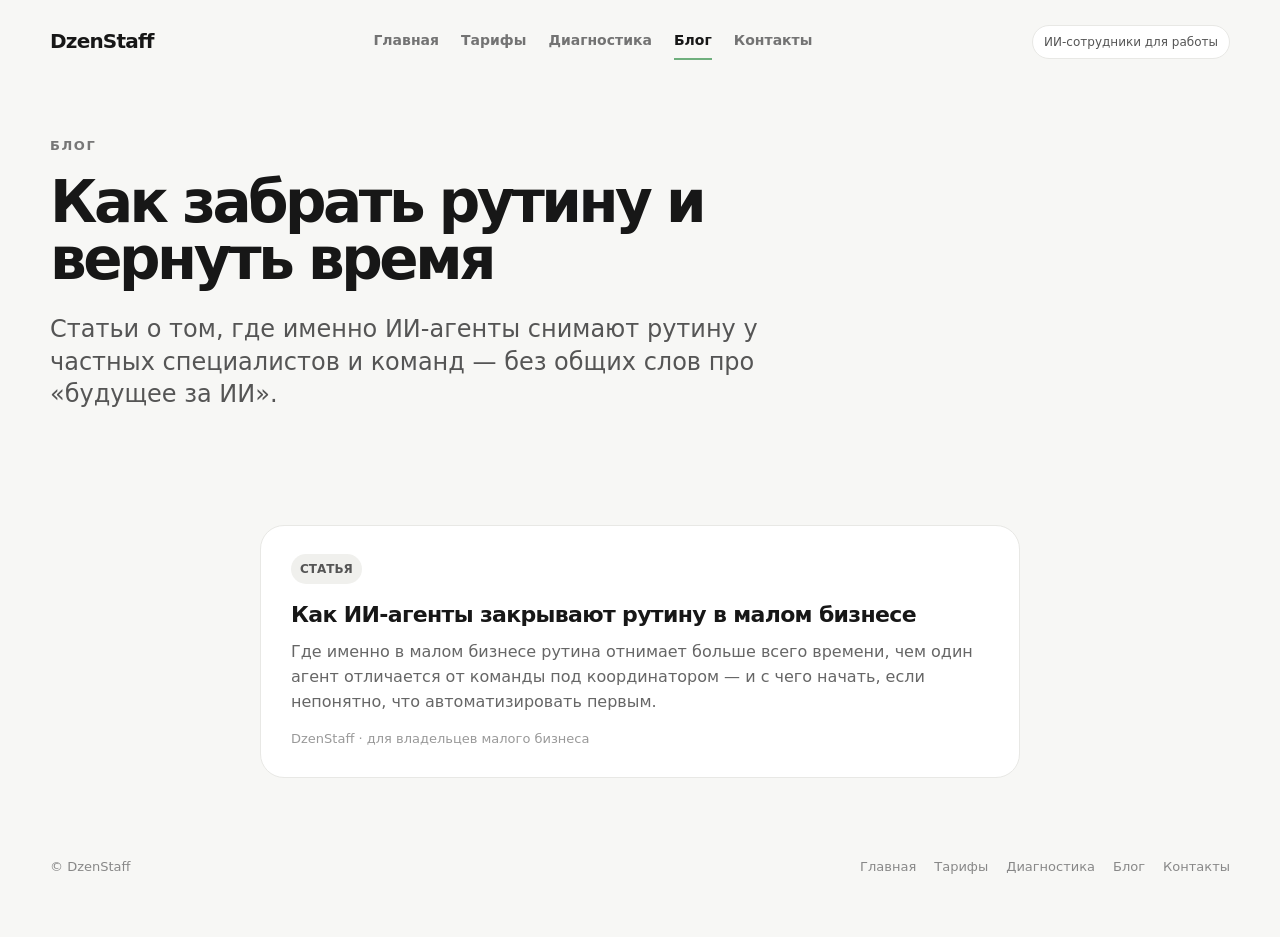
==== blog/index.html @ d2b12ae9 "Add files via upload" ====
<!doctype html>
<html lang="ru">
<head>
<meta charset="utf-8">
<meta name="viewport" content="width=device-width,initial-scale=1">
<title>Блог — DzenStaff</title>
<meta name="description" content="DzenStaff: статьи о том, как ИИ-агенты забирают рутину у частных специалистов и бизнеса.">
<link rel="icon" href="data:image/svg+xml,%3Csvg xmlns='http://www.w3.org/2000/svg' viewBox='0 0 32 32'%3E%3Crect width='32' height='32' rx='8' fill='%23111'/%3E%3Ctext x='16' y='22' font-family='Arial,sans-serif' font-size='15' font-weight='800' fill='%236FAF7D' text-anchor='middle'%3EDZ%3C/text%3E%3C/svg%3E">
<meta property="og:title" content="Блог — DzenStaff">
<meta property="og:description" content="Статьи о том, как ИИ-агенты забирают рутину у частных специалистов и бизнеса.">
<meta property="og:type" content="website">
<meta property="og:site_name" content="DzenStaff">
<meta property="og:image" content="https://aperevedencev-glitch.github.io/dzenstaff-site/assets/og-image.png">
<meta property="og:image:width" content="1200">
<meta property="og:image:height" content="630">
<meta name="twitter:card" content="summary_large_image">
<meta name="twitter:image" content="https://aperevedencev-glitch.github.io/dzenstaff-site/assets/og-image.png">
<link rel="stylesheet" href="../styles.css">
</head>
<body>
<div class="progress"><i id="scrollProgress"></i></div>

<header class="container nav">
  <a href="../index.html" class="logo">DzenStaff</a>
  <nav class="site-nav">
    <a href="../index.html">Главная</a>
    <a href="../pricing.html">Тарифы</a>
    <a href="../quiz.html">Диагностика</a>
    <a href="index.html" class="active">Блог</a>
    <a href="../contact.html">Контакты</a>
  </nav>
  <div class="nav-actions">
    <a href="../quiz.html" class="badge">ИИ-сотрудники для работы</a>
  </div>
</header>

<main>
<section class="container hero compact">
  <div class="eyebrow">Блог</div>
  <h1 style="font-size:clamp(34px,5.5vw,58px)">Как забрать рутину и вернуть время</h1>
  <p class="lead">Статьи о том, где именно ИИ-агенты снимают рутину у частных специалистов и команд — без общих слов про «будущее за ИИ».</p>
</section>

<section class="container section tight">
  <div class="blog-list">
    <a class="blog-card" href="kak-ii-agenty-zakryvayut-rutinu-v-malom-biznese.html">
      <span class="tag">СТАТЬЯ</span>
      <h3>Как ИИ-агенты закрывают рутину в малом бизнесе</h3>
      <p>Где именно в малом бизнесе рутина отнимает больше всего времени, чем один агент отличается от команды под координатором — и с чего начать, если непонятно, что автоматизировать первым.</p>
      <div class="blog-meta">DzenStaff · для владельцев малого бизнеса</div>
    </a>
  </div>
</section>
</main>

<footer class="site-footer">
  <div class="container">
    <span>© DzenStaff</span>
    <div class="foot-links">
      <a href="../index.html">Главная</a>
      <a href="../pricing.html">Тарифы</a>
      <a href="../quiz.html">Диагностика</a>
      <a href="index.html">Блог</a>
      <a href="../contact.html">Контакты</a>
    </div>
  </div>
</footer>

<script>
window.addEventListener('scroll',()=>{
 const h=document.documentElement.scrollHeight-innerHeight;
 document.getElementById('scrollProgress').style.width=(h>0?scrollY/h*100:0)+'%';
});
</script>
</body>
</html>
---- styles.css ----
:root{
  --bg:#f7f7f5;--card:#fff;--ink:#171717;--muted:#737373;--line:#e8e8e5;
  --accent:#111;--soft:#f1f1ee;--green:#6FAF7D;
  --shadow:0 18px 60px rgba(0,0,0,.07);--radius:24px
}
*{box-sizing:border-box}
html{scroll-behavior:smooth}
body{margin:0;background:var(--bg);color:var(--ink);font-family:Inter,ui-sans-serif,system-ui,-apple-system,BlinkMacSystemFont,"Segoe UI",sans-serif;line-height:1.55}
button,input{font:inherit}
button{cursor:pointer}
a{color:inherit}
.accent{color:var(--green)}
.container{width:min(1080px,calc(100% - 36px));margin:auto}

/* ---------- layout stability (side gutters, no overflow) ---------- */
html,body{width:100%;max-width:100%;overflow-x:hidden}
body{padding-left:24px;padding-right:24px}
*,*::before,*::after{box-sizing:border-box}
.container,main,.page,.wrap,.content,.shell{width:100%;max-width:1180px;margin-left:auto;margin-right:auto}
section,.card,.panel,.quiz,.quiz-card,.offer,.calculator,
.funnel-stage,.result,.result-card,.cta,form{min-width:0;max-width:100%}
img,svg,video,canvas{max-width:100%;height:auto}
input,select,textarea,button{max-width:100%;font:inherit}
input[type="text"],input[type="number"],input[type="email"],input[type="tel"],select,textarea{width:100%;min-width:0}
textarea{resize:vertical}
.grid,.cards,.quiz-grid,.roles-grid,.comparison-grid{width:100%;min-width:0}
.grid>*,.cards>*,.quiz-grid>*,.roles-grid>*,.comparison-grid>*{min-width:0}
.btn,button,a.btn{max-width:100%;white-space:normal;overflow-wrap:anywhere}
table{width:100%;max-width:100%;table-layout:fixed}
td,th{overflow-wrap:anywhere;word-break:normal}
/* .funnel-stage/.cta/.result-card/form above reset max-width to 100%, which
   cancels .container's own cap for elements combining both classes —
   .container must always win regardless of what else is on the element. */
.container{max-width:1180px!important}

@media (max-width:760px){
  body{padding-left:14px;padding-right:14px}
  .container,main,.page,.wrap,.content,.shell{max-width:100%}
  .grid,.cards,.quiz-grid,.roles-grid,.comparison-grid{grid-template-columns:1fr!important}
  .hero,.section,section{padding-left:0;padding-right:0}
  .card,.panel,.quiz-card,.offer,.calculator,.funnel-stage,.result,.result-card{width:100%}
  table{font-size:13px}
}
@media (min-width:761px){body{padding-left:32px;padding-right:32px}}

/* ---------- top nav (shared across all pages) ---------- */
.progress{position:fixed;z-index:50;top:0;left:0;width:100%;height:3px;background:transparent}
.progress i{display:block;height:100%;width:0;background:#111;transition:.2s}
.nav{padding:24px 0;display:flex;justify-content:space-between;align-items:center;gap:18px;flex-wrap:wrap}
.logo{font-weight:800;letter-spacing:-.04em;font-size:20px;text-decoration:none;color:var(--ink)}
.site-nav{display:flex;gap:22px;flex-wrap:wrap;font-size:14px;font-weight:600}
.site-nav a{text-decoration:none;color:var(--muted);padding:6px 0;border-bottom:2px solid transparent}
.site-nav a:hover{color:var(--ink)}
.site-nav a.active{color:var(--ink);border-bottom-color:var(--green)}
.nav-actions{display:flex;align-items:center;gap:14px}
.badge{font-size:12px;padding:7px 11px;border:1px solid var(--line);border-radius:999px;background:#fff;color:#555;text-decoration:none;display:inline-flex;align-items:center;transition:.2s}
a.badge:hover{border-color:var(--green);color:var(--ink);background:#fbfbfa}
@media (max-width:640px){
  .nav{padding:16px 0}
  .site-nav{width:100%;order:3;justify-content:center;gap:16px}
}

/* ---------- hero ---------- */
.hero{padding:82px 0 70px}
.hero.compact{padding:52px 0 46px}
.eyebrow{font-size:13px;text-transform:uppercase;letter-spacing:.12em;color:#777;font-weight:700}
h1{font-size:clamp(40px,6.5vw,76px);line-height:.98;letter-spacing:-.06em;max-width:900px;margin:18px 0 26px}
.lead{font-size:clamp(18px,2.2vw,24px);line-height:1.35;color:#555;max-width:720px}
.hero-actions{display:flex;gap:12px;flex-wrap:wrap;margin-top:34px}
.hero-grid{display:grid;grid-template-columns:1.15fr .85fr;gap:48px;align-items:center}
.hero-media{position:relative}
.hero-media img{width:100%;height:auto;display:block;border-radius:28px;box-shadow:var(--shadow)}
@media (max-width:900px){
  .hero-grid{grid-template-columns:1fr;gap:32px}
  .hero-media{order:-1;max-width:420px;margin:0 auto}
}
.btn{border:1px solid #111;border-radius:14px;padding:13px 18px;background:#111;color:#fff;font-weight:700;transition:.2s;text-decoration:none;display:inline-flex;align-items:center;gap:8px}
.btn:hover{transform:translateY(-2px);box-shadow:0 10px 25px rgba(0,0,0,.12)}
.btn.secondary{background:#fff;color:#111;border-color:var(--line)}
.btn.cta-orange{background:#FFB52E;border-color:#FFB52E;color:#fff}
.btn.small{padding:10px 14px;font-size:13.5px;border-radius:11px}

/* ---------- generic sections ---------- */
.section{padding:70px 0}
.section.tight{padding:44px 0}
.section-head{display:flex;justify-content:space-between;gap:30px;align-items:end;margin-bottom:28px;flex-wrap:wrap}
h2{font-size:clamp(30px,4.6vw,48px);line-height:1.05;letter-spacing:-.05em;margin:0}
h2.small{font-size:clamp(24px,3.4vw,32px)}
.section-copy{color:var(--muted);max-width:520px}
.grid2{display:grid;grid-template-columns:repeat(2,1fr);gap:18px}
.grid3{display:grid;grid-template-columns:repeat(3,1fr);gap:14px}
@media (max-width:760px){.grid2,.grid3{grid-template-columns:1fr}}

/* ---------- cards / pricing ---------- */
.card{background:var(--card);border:1px solid var(--line);border-radius:var(--radius);padding:30px;box-shadow:0 8px 35px rgba(0,0,0,.025)}
.card:hover{box-shadow:var(--shadow)}
.product-icon{width:52px;height:52px;border-radius:16px;background:#111;color:#fff;display:grid;place-items:center;margin-bottom:24px}
.product-icon svg{width:26px;height:26px}
.card h3{font-size:26px;letter-spacing:-.04em;margin:0 0 8px}
.card p{color:#666}
.price{font-size:34px;font-weight:800;letter-spacing:-.04em;margin:20px 0 2px}
.price small{font-size:14px;color:#888;font-weight:500}
.feature-list{list-style:none;padding:0;margin:22px 0 0;display:grid;gap:10px}
.feature-list li{display:flex;gap:10px;align-items:flex-start}
.check{width:20px;height:20px;border-radius:50%;background:#eee;display:grid;place-items:center;flex:0 0 auto;margin-top:2px;font-size:11px}
.tag{display:inline-flex;padding:6px 9px;border-radius:999px;background:#f0f0ed;color:#555;font-size:12px;font-weight:700}
.coordinator{margin-top:18px;background:#111;color:#fff;border-radius:var(--radius);padding:30px;display:grid;grid-template-columns:70px 1fr;gap:20px}
.coordinator p{color:#bbb;margin-bottom:0}
.coord-icon{width:60px;height:60px;border:1px solid #444;border-radius:18px;display:grid;place-items:center}
.coord-icon svg{width:30px;height:30px}
@media (max-width:760px){.coordinator{grid-template-columns:1fr}}
.small{font-size:13px;color:#888}

/* ---------- roles ---------- */
.roles{display:grid;grid-template-columns:repeat(3,1fr);gap:12px}
.role{padding:17px;border:1px solid var(--line);background:#fff;border-radius:16px}
.role strong{display:block}
.role span{font-size:13px;color:#777}
@media (max-width:760px){.roles{grid-template-columns:1fr}}

/* ---------- steps ---------- */
.steps{display:grid;grid-template-columns:repeat(3,1fr);gap:14px}
.step{background:var(--card);border:1px solid var(--line);border-radius:var(--radius);padding:24px}
.step-num{font-size:13px;color:#888;font-weight:700}
.step h3{font-size:20px;margin:8px 0}
@media (max-width:760px){.steps{grid-template-columns:1fr}}

/* ---------- CRM lead form ---------- */
.request-form-row{display:flex;align-items:center;justify-content:center;gap:20px}
.request-mascot{flex:0 0 auto;width:170px;height:auto;display:block;filter:drop-shadow(0 14px 24px rgba(0,0,0,.18))}
@media (max-width:900px){
  .request-form-row{flex-direction:column-reverse;gap:8px}
  .request-mascot{width:130px}
}
.crm-form-card{background:var(--card);border:1px solid var(--line);border-radius:var(--radius);padding:36px;max-width:520px;margin:0 auto;box-shadow:0 8px 35px rgba(0,0,0,.025)}
#leadForm{display:grid;gap:12px}
.crm-form-field-wrap{display:block}
.crm-input{width:100%;border:1px solid var(--line);border-radius:12px;padding:14px 16px;font-size:14px;color:var(--ink);background:#fbfbfa;font-family:inherit}
.crm-input::placeholder{color:#aaa}
.crm-input:focus{outline:none;border-color:var(--green);background:#fff}
button.crm-input.crm-form-btn{background:#111;color:#fff;text-align:center;font-weight:700;border-color:#111;cursor:pointer;transition:.2s}
button.crm-input.crm-form-btn:hover{transform:translateY(-1px);box-shadow:0 10px 20px rgba(0,0,0,.15)}
button.crm-input.crm-form-btn:disabled{opacity:.6;cursor:default;transform:none;box-shadow:none}
.crm-hp{position:absolute;left:-9999px;width:1px;height:1px;overflow:hidden}
.crm-form-note{margin-top:6px;font-size:13px;color:#888;text-align:center;line-height:1.6}
.crm-form-note.crm-form-success{color:var(--green);font-weight:600}
.crm-form-note.crm-form-error{color:#c0392b;font-weight:600}

/* ---------- comparison table ---------- */
.table-wrap{overflow:auto;background:#fff;border:1px solid var(--line);border-radius:20px}
table{border-collapse:collapse;min-width:640px}
th,td{text-align:left;padding:17px 20px;border-bottom:1px solid var(--line)}
th{font-size:13px;color:#777;font-weight:600}
td{font-weight:600}
td:not(:first-child){font-weight:500;color:#444}

/* ---------- quiz ---------- */
.quiz{background:#111;color:#fff;border-radius:30px;padding:34px}
.quiz-top{display:flex;justify-content:space-between;gap:20px;align-items:center;margin-bottom:28px}
.quiz-progress{height:5px;background:#333;border-radius:99px;overflow:hidden;margin-bottom:30px}
.quiz-progress i{display:block;height:100%;background:#fff;width:20%;transition:.3s}
.question{font-size:clamp(23px,3.6vw,34px);line-height:1.1;letter-spacing:-.04em;margin:0 0 22px}
.options{display:grid;gap:10px}
.option{width:100%;text-align:left;padding:17px 18px;border:1px solid #3a3a3a;background:#181818;color:#fff;border-radius:15px;display:flex;gap:13px;align-items:center;transition:.2s}
.option:hover{background:#242424;border-color:#666;transform:translateX(2px)}
.option .letter{width:28px;height:28px;border-radius:8px;background:#303030;display:grid;place-items:center;font-size:12px;font-weight:800;flex:0 0 auto}
.result{display:none}
.result.show{display:block}
.result-title{font-size:clamp(30px,4.6vw,50px);letter-spacing:-.05em;line-height:1;margin:8px 0 15px}
.result-card{background:#fff;color:#111;border-radius:22px;padding:25px;margin-top:24px}
.result-card p{color:#666}
.result-actions{display:flex;gap:10px;flex-wrap:wrap;margin-top:22px}
.hidden{display:none!important}

/* ---------- calculator ---------- */
.funnel-stage{margin:56px 0}
.funnel-kicker{font-size:.78rem;letter-spacing:.14em;text-transform:uppercase;color:var(--green);font-weight:800;margin-bottom:10px}
.funnel-stage h2{color:var(--green)}
.funnel-calc{display:grid;grid-template-columns:repeat(2,minmax(0,1fr));gap:18px}
.funnel-input{width:100%;padding:14px 16px;border:1px solid #dfe3e7;border-radius:12px;font:inherit;background:#fff}
.funnel-result{margin-top:22px;padding:26px;border:1px solid var(--green);border-radius:20px;background:rgba(111,175,125,.07)}
.funnel-result .result-price{font-size:2rem;font-weight:800;color:var(--green)}
.funnel-number{font-size:2.3rem;font-weight:800;color:var(--green)}
.funnel-note{font-size:.92rem;color:#6b7280}
@media(max-width:720px){.funnel-calc{grid-template-columns:1fr}.funnel-stage{margin:40px 0}}

/* ---------- big CTA band ---------- */
.cta{margin:60px 0;background:#111;color:#fff;border-radius:30px;padding:55px 38px;text-align:center}
.cta h2{max-width:700px;margin:auto;color:#fff}
.cta p{color:#aaa;max-width:560px;margin:18px auto 28px}

.cta.with-mascot{display:flex;align-items:center;gap:36px;text-align:left;padding:44px 48px}
.cta.with-mascot .cta-copy{flex:1;min-width:0}
.cta.with-mascot .cta-copy h2{margin:0 0 14px;max-width:520px}
.cta.with-mascot .cta-copy p{margin:0 0 26px;max-width:480px}
.cta-mascot{flex:0 0 auto;width:190px;height:auto;display:block;filter:drop-shadow(0 18px 30px rgba(0,0,0,.35))}
@media (max-width:760px){
  .cta.with-mascot{flex-direction:column;text-align:center;padding:36px 24px}
  .cta.with-mascot .cta-copy h2,.cta.with-mascot .cta-copy p{margin-left:auto;margin-right:auto}
  .cta.with-mascot .cta-copy div{justify-content:center}
  .cta-mascot{width:150px;order:-1}
}

/* ---------- blog ---------- */
.blog-list{display:grid;gap:16px;max-width:760px;margin:0 auto}
.blog-card{display:block;text-decoration:none;color:inherit;background:var(--card);border:1px solid var(--line);border-radius:var(--radius);padding:28px 30px;transition:.2s}
.blog-card:hover{box-shadow:var(--shadow);transform:translateY(-2px)}
.blog-card .tag{margin-bottom:14px}
.blog-card h3{font-size:22px;letter-spacing:-.03em;margin:0 0 8px}
.blog-card p{color:#666;margin:0}
.blog-card .blog-meta{margin-top:14px;font-size:13px;color:#999}
.article{max-width:720px;margin:0 auto}
.article-meta{display:flex;gap:10px;align-items:center;color:#999;font-size:13px;margin-bottom:14px}
.article h1{font-size:clamp(32px,5vw,48px)}
.article-body{font-size:17px;line-height:1.75;color:#333}
.article-body h2{font-size:clamp(24px,3.2vw,30px);letter-spacing:-.03em;margin:44px 0 16px}
.article-body h2:first-child{margin-top:0}
.article-body p{margin:0 0 18px}
.article-body strong{color:var(--ink)}
.article-cta{margin:44px 0 0;background:#111;border-radius:22px;padding:28px 32px;text-align:center}
.article-cta p{color:#fff;font-weight:700;font-size:19px;margin:0 0 16px}
.article-back{display:inline-block;margin-bottom:28px;font-size:13px;font-weight:600;color:#888;text-decoration:none}
.article-back:hover{color:var(--ink)}

footer.site-footer{padding:35px 0 60px;color:#888;font-size:13px}
footer.site-footer .container{display:flex;justify-content:space-between;gap:20px;flex-wrap:wrap}
footer.site-footer .foot-links{display:flex;gap:18px;flex-wrap:wrap}
footer.site-footer a{text-decoration:none;color:#888}
footer.site-footer a:hover{color:var(--ink)}

@media(max-width:760px){
  .hero{padding:55px 0 45px}
  .section{padding:48px 0}
  .card{padding:24px}
  .quiz{padding:24px}
}
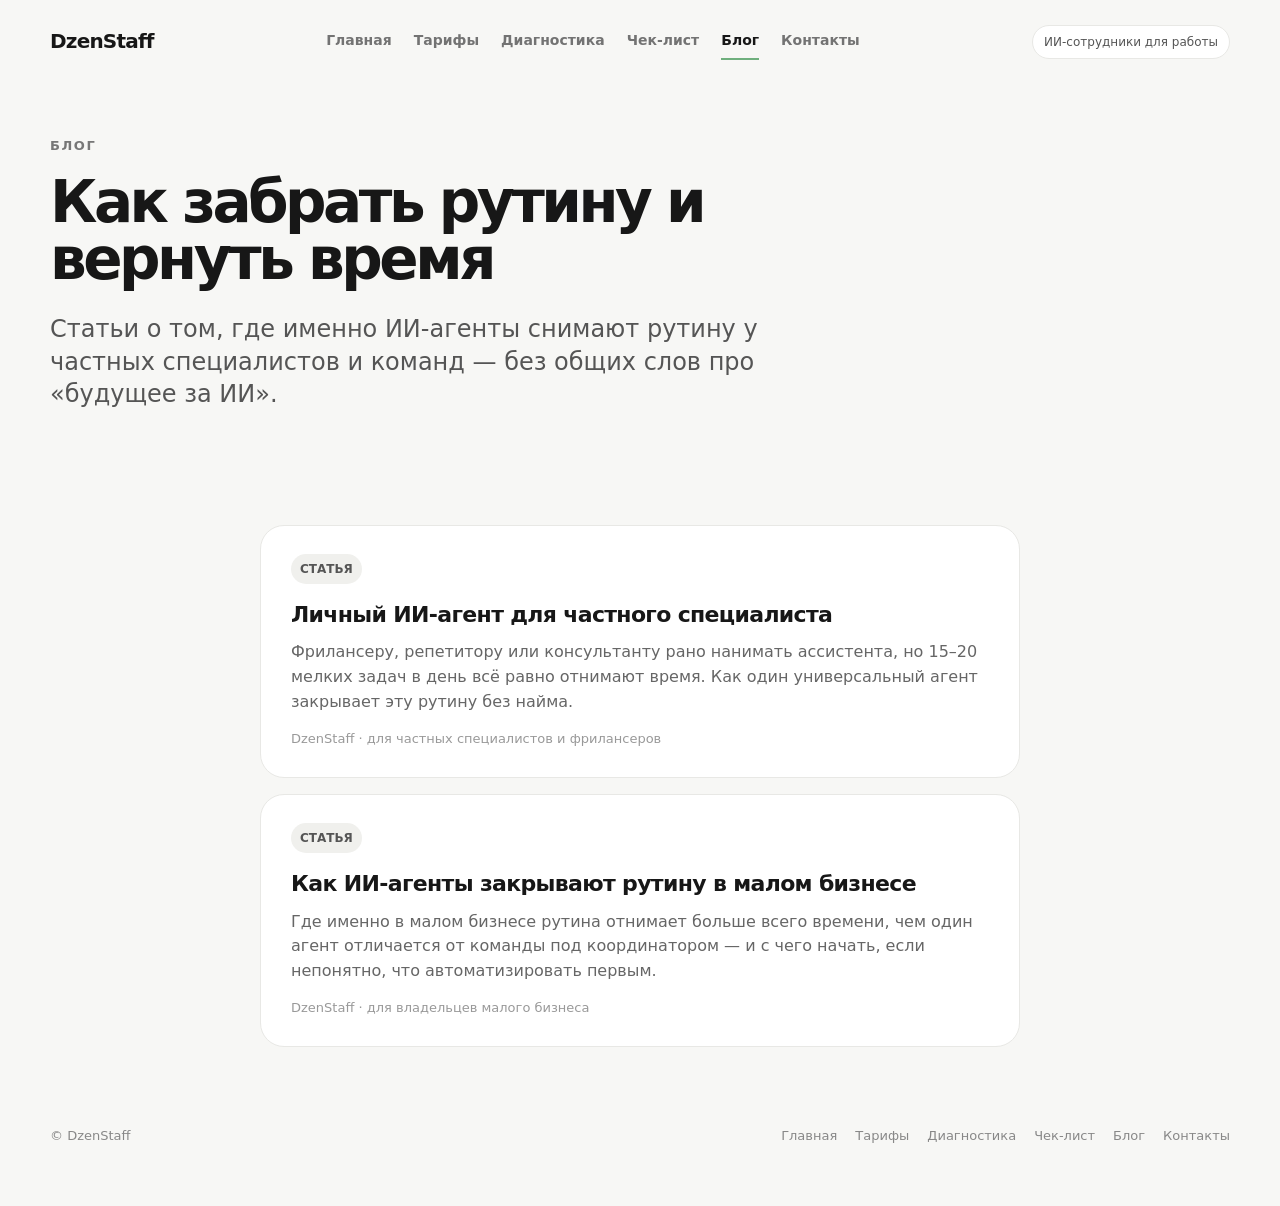
==== commit 083ddd77: "Add files via upload" ====
--- a/blog/index.html
+++ b/blog/index.html
@@ -26,6 +26,7 @@
     <a href="../index.html">Главная</a>
     <a href="../pricing.html">Тарифы</a>
     <a href="../quiz.html">Диагностика</a>
+    <a href="../checklist.html">Чек-лист</a>
     <a href="index.html" class="active">Блог</a>
     <a href="../contact.html">Контакты</a>
   </nav>
@@ -43,6 +44,12 @@
 
 <section class="container section tight">
   <div class="blog-list">
+    <a class="blog-card" href="lichny-ii-agent-dlya-chastnogo-specialista.html">
+      <span class="tag">СТАТЬЯ</span>
+      <h3>Личный ИИ-агент для частного специалиста</h3>
+      <p>Фрилансеру, репетитору или консультанту рано нанимать ассистента, но 15–20 мелких задач в день всё равно отнимают время. Как один универсальный агент закрывает эту рутину без найма.</p>
+      <div class="blog-meta">DzenStaff · для частных специалистов и фрилансеров</div>
+    </a>
     <a class="blog-card" href="kak-ii-agenty-zakryvayut-rutinu-v-malom-biznese.html">
       <span class="tag">СТАТЬЯ</span>
       <h3>Как ИИ-агенты закрывают рутину в малом бизнесе</h3>
@@ -60,6 +67,7 @@
       <a href="../index.html">Главная</a>
       <a href="../pricing.html">Тарифы</a>
       <a href="../quiz.html">Диагностика</a>
+      <a href="../checklist.html">Чек-лист</a>
       <a href="index.html">Блог</a>
       <a href="../contact.html">Контакты</a>
     </div>
--- a/styles.css
+++ b/styles.css
@@ -222,6 +222,11 @@
 .article-back{display:inline-block;margin-bottom:28px;font-size:13px;font-weight:600;color:#888;text-decoration:none}
 .article-back:hover{color:var(--ink)}
 
+/* ---------- quiz hero (rocket mascot) ---------- */
+.quiz-hero-grid{gap:32px}
+.quiz-hero-media img{border-radius:0;box-shadow:none;filter:drop-shadow(0 18px 30px rgba(0,0,0,.18));max-width:380px;margin:0 auto;display:block}
+@media (max-width:900px){.quiz-hero-media img{max-width:260px}}
+
 footer.site-footer{padding:35px 0 60px;color:#888;font-size:13px}
 footer.site-footer .container{display:flex;justify-content:space-between;gap:20px;flex-wrap:wrap}
 footer.site-footer .foot-links{display:flex;gap:18px;flex-wrap:wrap}
@@ -234,3 +239,30 @@
   .card{padding:24px}
   .quiz{padding:24px}
 }
+
+/* ---------- checklist page ---------- */
+.checklist-intro{max-width:640px;color:var(--muted);margin:14px 0 26px}
+.checklist-progress-wrap{display:flex;align-items:center;gap:12px;margin:0 0 26px;max-width:720px}
+.checklist-progress-bar{flex:1;height:6px;background:var(--line);border-radius:999px;overflow:hidden}
+.checklist-progress-bar .fill{height:100%;width:0%;background:var(--green);border-radius:999px;transition:width .2s}
+.checklist-progress-label{font-size:13px;color:var(--muted);white-space:nowrap;flex:0 0 auto}
+
+.checklist-wrap{max-width:720px}
+.checklist-group{margin-bottom:26px}
+.checklist-group h3{font-size:13px;font-weight:800;text-transform:uppercase;letter-spacing:.06em;color:var(--green);margin:0 0 10px;display:flex;align-items:center;gap:8px}
+.checklist-group h3::before{content:"";width:16px;height:2px;background:var(--green);display:inline-block}
+.checklist-group h3 .note{color:var(--muted);font-weight:600;text-transform:none;letter-spacing:0}
+
+.checklist-item{display:flex;align-items:flex-start;gap:14px;padding:14px 12px;border-bottom:1px solid var(--line);cursor:pointer;border-radius:12px;user-select:none;-webkit-tap-highlight-color:transparent;transition:background .12s}
+.checklist-item:hover{background:var(--soft)}
+.checklist-item .box{flex:0 0 auto;width:20px;height:20px;border:1.8px solid var(--ink);border-radius:6px;margin-top:2px;position:relative;transition:background .12s,border-color .12s}
+.checklist-item .txt{font-size:15.5px;line-height:1.5;transition:color .12s}
+.checklist-item .txt b{font-weight:700}
+.checklist-item.checked .box{background:var(--green);border-color:var(--green)}
+.checklist-item.checked .box::after{content:"";position:absolute;left:6px;top:2px;width:5px;height:10px;border:solid #fff;border-width:0 2px 2px 0;transform:rotate(40deg)}
+.checklist-item.checked .txt{color:var(--muted);text-decoration:line-through;text-decoration-color:var(--line)}
+
+.checklist-whats{display:grid;grid-template-columns:repeat(5,1fr);gap:10px;max-width:760px;margin:22px 0 0}
+.checklist-whats .c{background:var(--card);border:1px solid var(--line);border-radius:14px;padding:12px 10px;font-size:12.5px;text-align:center}
+.checklist-whats .c .n{display:inline-flex;width:20px;height:20px;border-radius:6px;background:var(--soft);color:var(--green);font-size:11px;font-weight:800;align-items:center;justify-content:center;margin-bottom:6px}
+@media(max-width:760px){.checklist-whats{grid-template-columns:1fr 1fr}}
